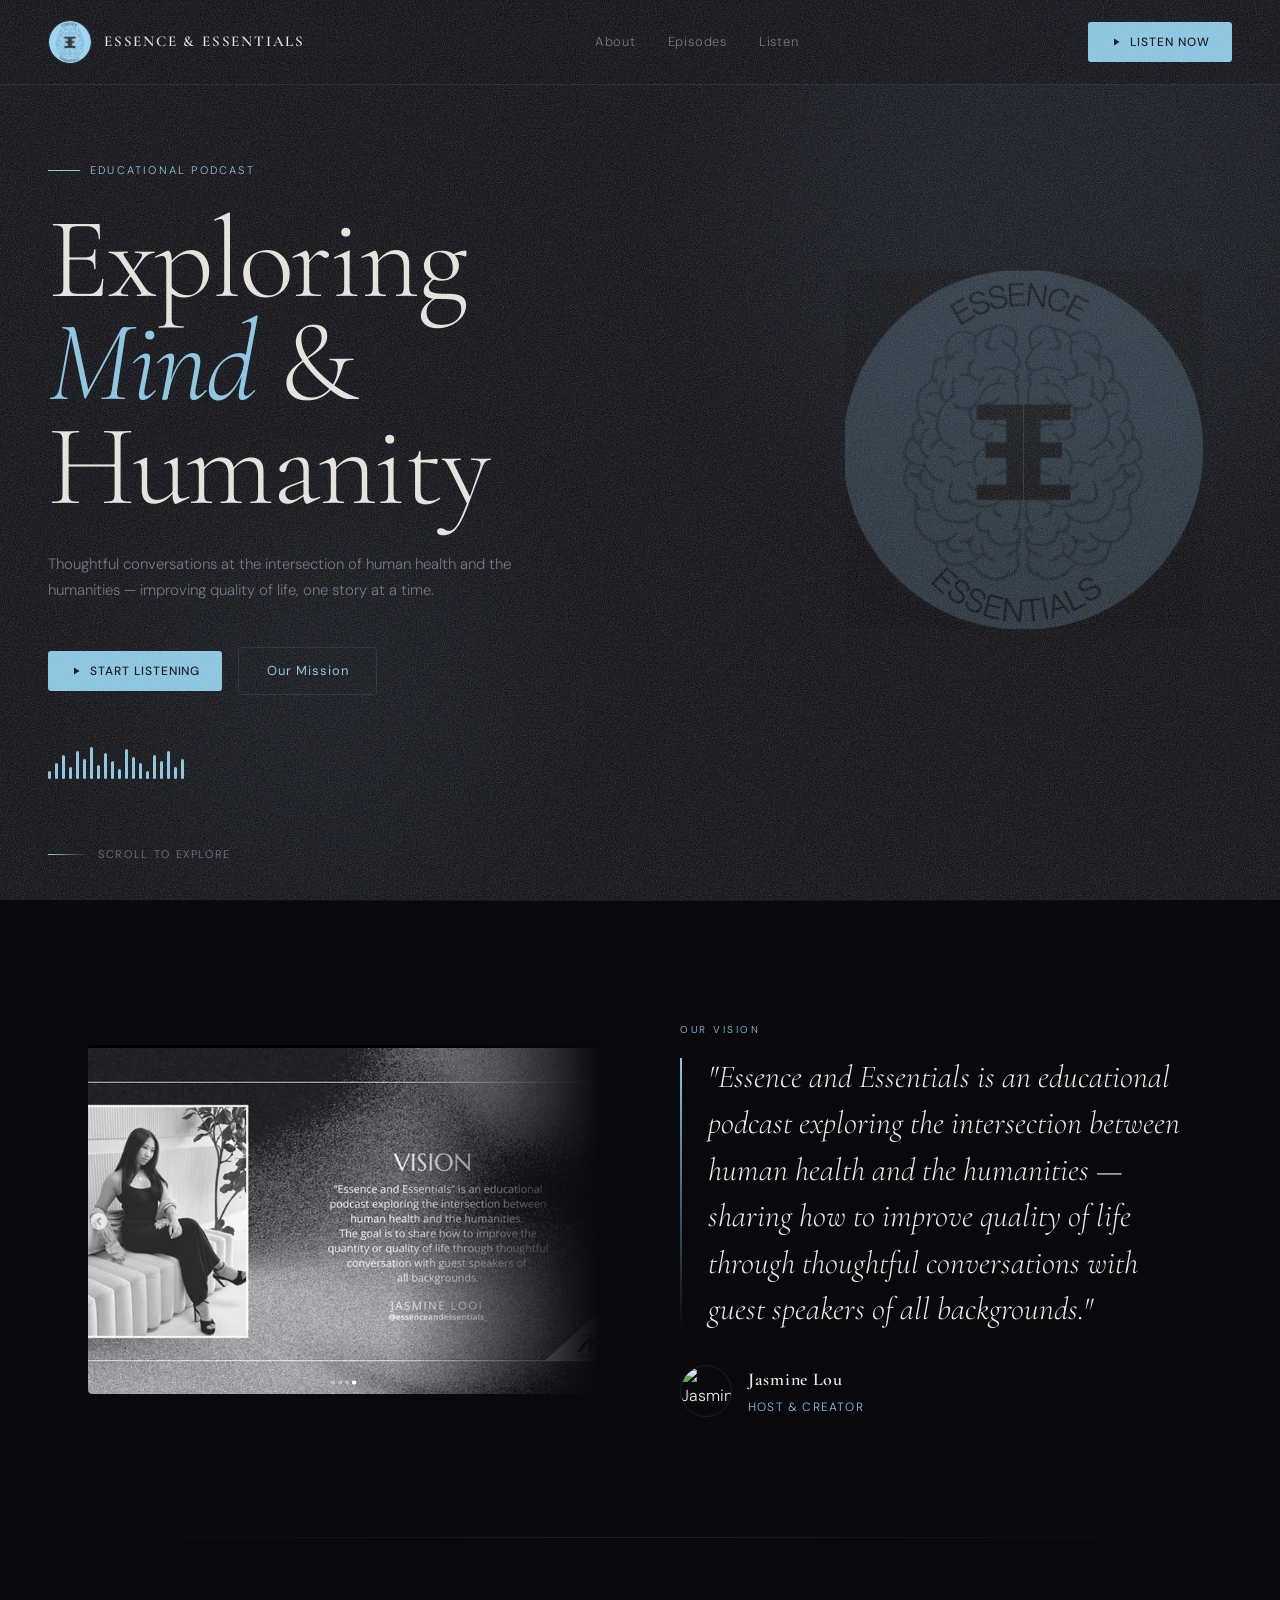
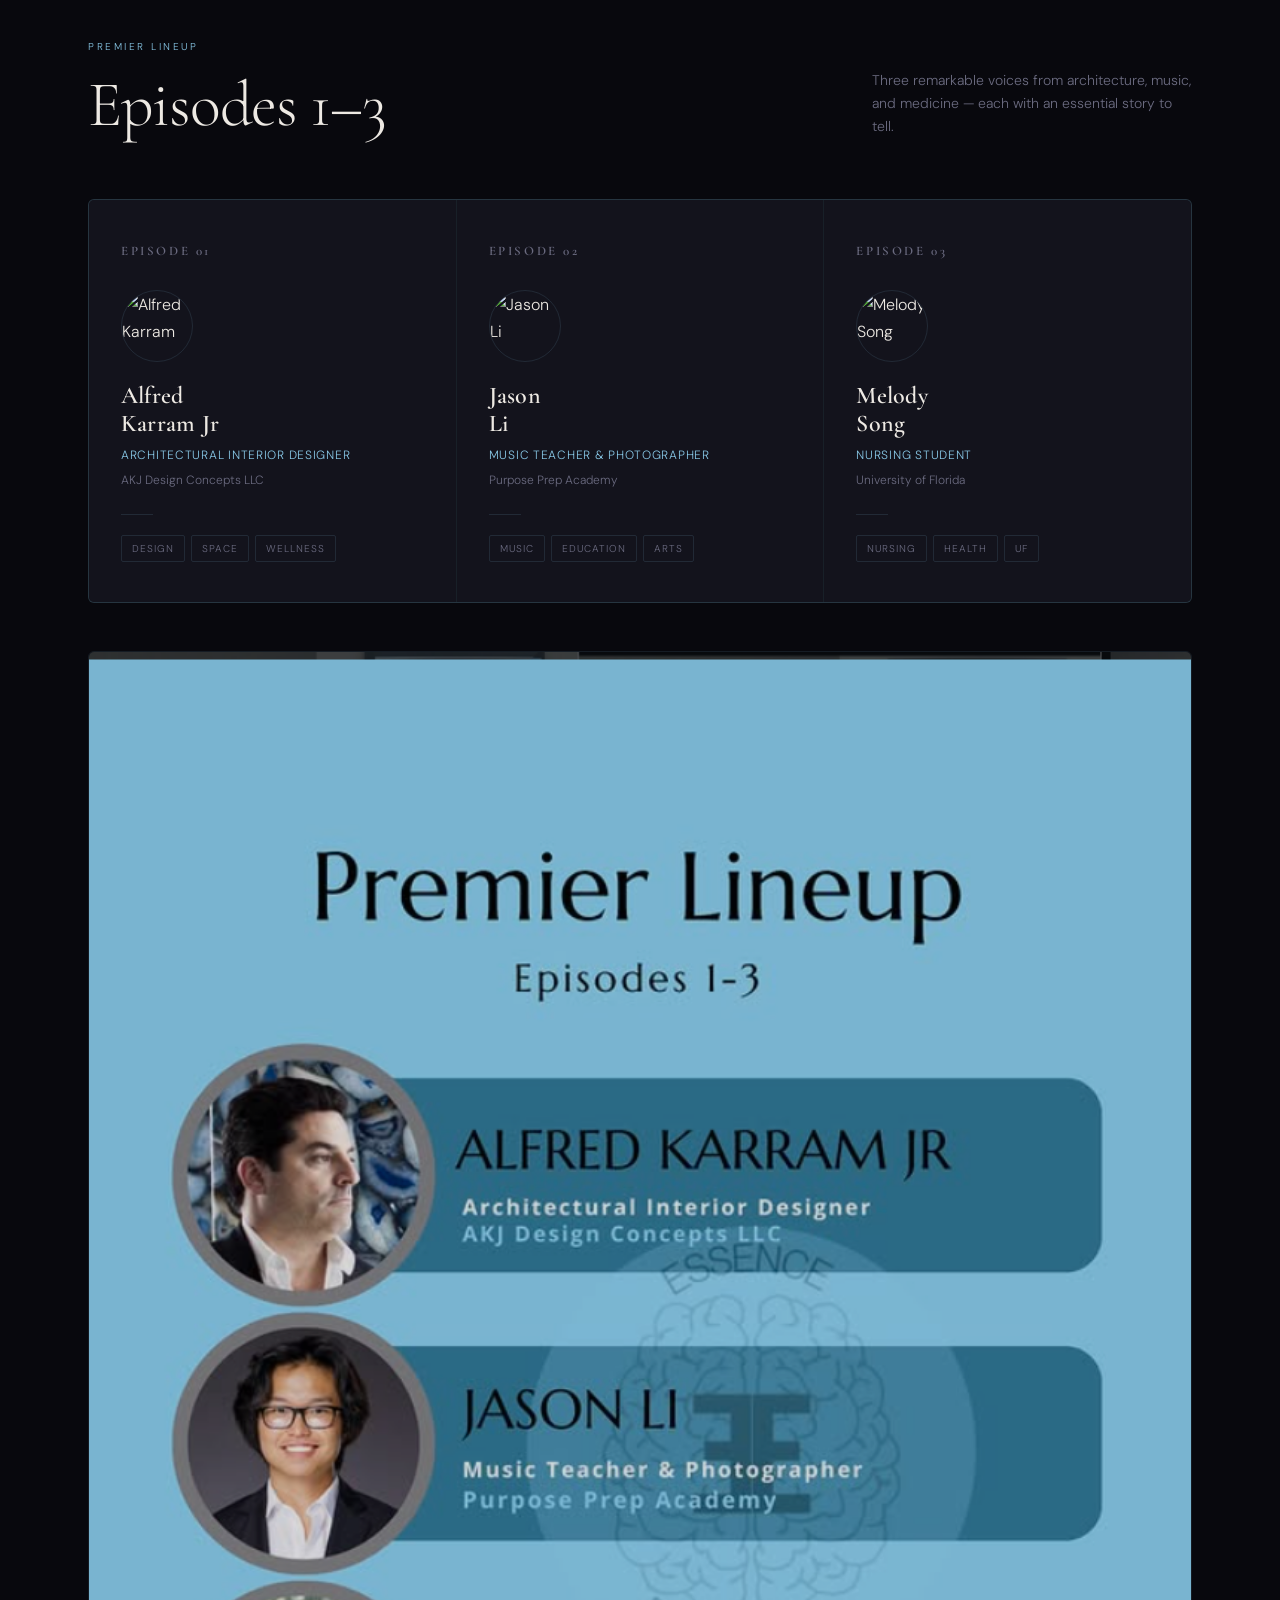
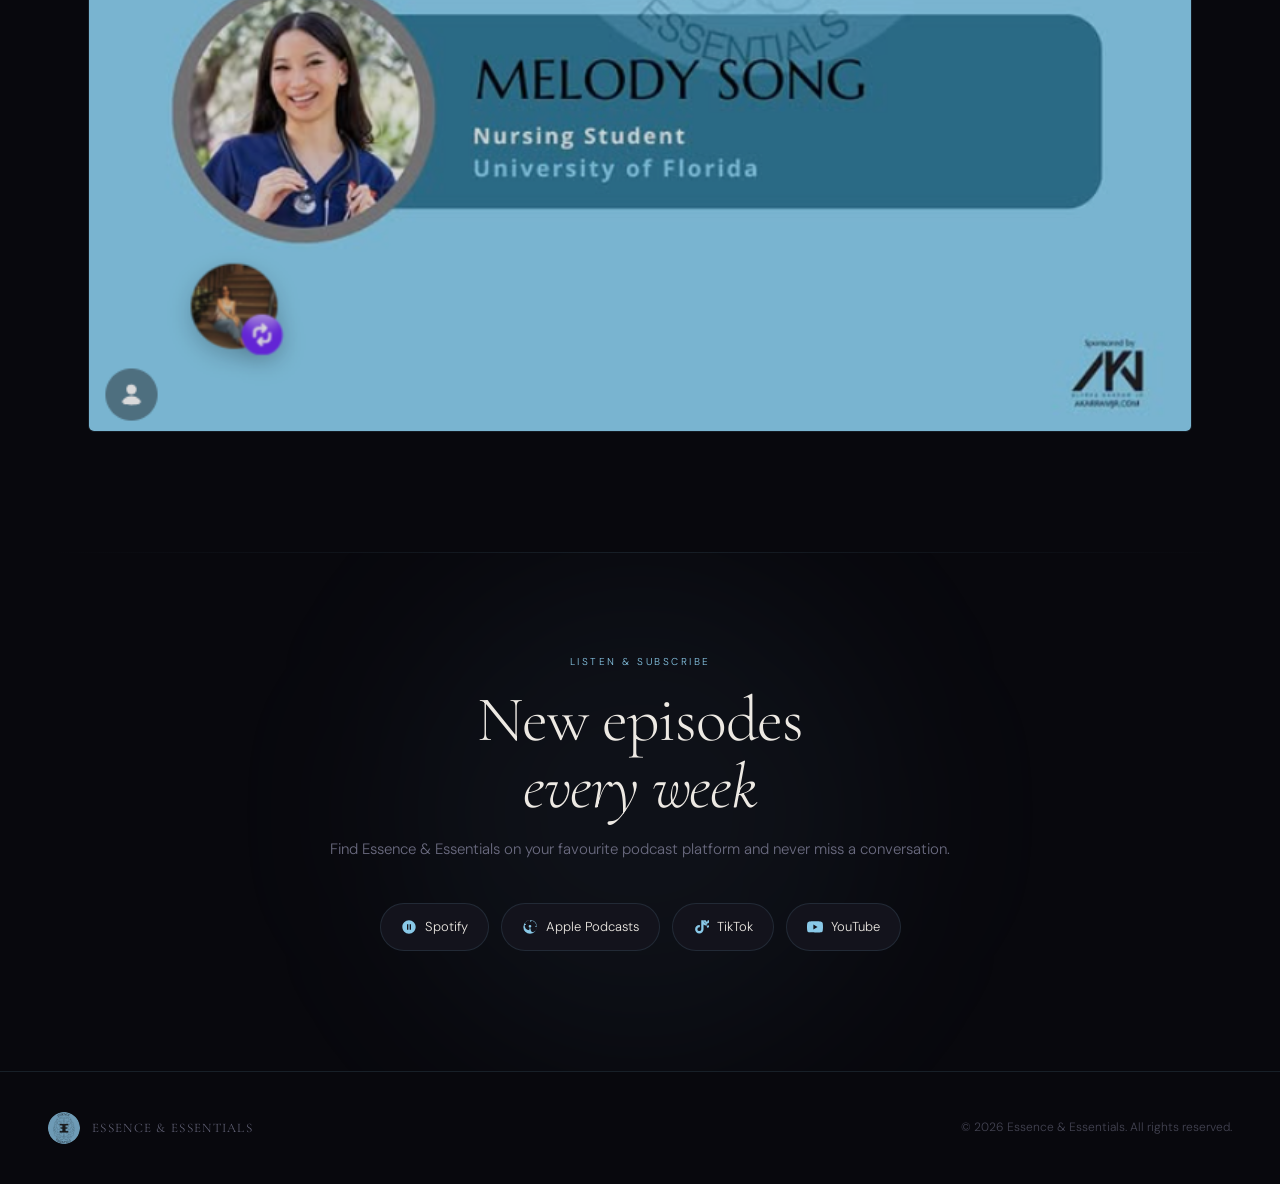
==== Demo1/index.html @ 7c6e530e "Add Demo1, Demo2, S2E2 pages and update gallery index - Demo1: dark edition with brandassets - Demo2" ====
<!DOCTYPE html>
<html lang="en">
<head>
  <meta charset="UTF-8" />
  <meta name="viewport" content="width=device-width, initial-scale=1.0" />
  <title>Essence & Essentials — Podcast</title>
  <script src="https://cdn.tailwindcss.com"></script>
  <link rel="preconnect" href="https://fonts.googleapis.com" />
  <link href="https://fonts.googleapis.com/css2?family=Cormorant+Garamond:ital,wght@0,300;0,400;0,600;0,700;1,300;1,400;1,600&family=DM+Sans:opsz,wght@9..40,300;9..40,400;9..40,500&display=swap" rel="stylesheet" />

  <style>
    :root {
      --sky: #89C9E8;
      --sky-dim: rgba(137,201,232,0.15);
      --sky-glow: rgba(137,201,232,0.06);
      --ink: #08080D;
      --surface: #0F0F18;
      --raised: #16162200;
      --card: #13131C;
      --border: rgba(137,201,232,0.12);
      --text: #EDE9E3;
      --muted: #6B6B80;
    }

    *, *::before, *::after { box-sizing: border-box; margin: 0; padding: 0; }

    html { scroll-behavior: smooth; }

    body {
      background-color: var(--ink);
      color: var(--text);
      font-family: 'DM Sans', sans-serif;
      font-weight: 300;
      line-height: 1.7;
      overflow-x: hidden;
    }

    /* Grain overlay */
    body::after {
      content: '';
      position: fixed;
      inset: 0;
      pointer-events: none;
      z-index: 9999;
      opacity: 0.28;
      background-image: url("data:image/svg+xml,%3Csvg xmlns='http://www.w3.org/2000/svg' width='300' height='300'%3E%3Cfilter id='n'%3E%3CfeTurbulence type='fractalNoise' baseFrequency='0.85' numOctaves='4' stitchTiles='stitch'/%3E%3C/filter%3E%3Crect width='300' height='300' filter='url(%23n)' opacity='1'/%3E%3C/svg%3E");
    }

    /* Typography */
    .display { font-family: 'Cormorant Garamond', Georgia, serif; }

    /* Animations */
    @keyframes fadeUp {
      from { opacity: 0; transform: translateY(28px); }
      to   { opacity: 1; transform: translateY(0); }
    }
    @keyframes fadeIn {
      from { opacity: 0; }
      to   { opacity: 1; }
    }
    @keyframes pulseRing {
      0%   { transform: scale(0.95); opacity: 0.7; }
      70%  { transform: scale(1.08); opacity: 0; }
      100% { transform: scale(0.95); opacity: 0; }
    }
    @keyframes waveBar {
      0%, 100% { transform: scaleY(0.4); }
      50%       { transform: scaleY(1); }
    }
    @keyframes drift {
      0%, 100% { transform: translateY(0px) rotate(0deg); }
      50%       { transform: translateY(-12px) rotate(1.5deg); }
    }
    @keyframes shimmer {
      from { background-position: -200% center; }
      to   { background-position: 200% center; }
    }

    .anim-fade-up { animation: fadeUp 0.8s cubic-bezier(0.22,1,0.36,1) both; }
    .anim-fade-in { animation: fadeIn 0.9s ease both; }

    .delay-100 { animation-delay: 0.1s; }
    .delay-200 { animation-delay: 0.2s; }
    .delay-300 { animation-delay: 0.3s; }
    .delay-400 { animation-delay: 0.4s; }
    .delay-500 { animation-delay: 0.5s; }
    .delay-600 { animation-delay: 0.6s; }
    .delay-700 { animation-delay: 0.7s; }

    /* Waveform bars */
    .wave-bar {
      display: inline-block;
      width: 3px;
      border-radius: 2px;
      background: var(--sky);
      animation: waveBar 1.2s ease-in-out infinite;
      transform-origin: bottom;
    }

    /* Glow blob */
    .glow-blob {
      position: absolute;
      border-radius: 50%;
      filter: blur(90px);
      pointer-events: none;
    }

    /* Nav */
    nav {
      position: fixed;
      top: 0; left: 0; right: 0;
      z-index: 100;
      display: flex;
      align-items: center;
      justify-content: space-between;
      padding: 20px 48px;
      backdrop-filter: blur(18px);
      -webkit-backdrop-filter: blur(18px);
      background: rgba(8,8,13,0.72);
      border-bottom: 1px solid var(--border);
    }

    .nav-logo {
      display: flex;
      align-items: center;
      gap: 12px;
      text-decoration: none;
    }
    .nav-logo img {
      width: 44px; height: 44px;
      border-radius: 50%;
      border: 1.5px solid var(--border);
    }
    .nav-logo-text {
      font-family: 'Cormorant Garamond', serif;
      font-size: 15px;
      font-weight: 600;
      letter-spacing: 0.12em;
      text-transform: uppercase;
      color: var(--text);
    }

    .nav-links { display: flex; align-items: center; gap: 32px; }
    .nav-links a {
      font-size: 13px;
      letter-spacing: 0.06em;
      color: var(--muted);
      text-decoration: none;
      transition: color 0.2s ease;
    }
    .nav-links a:hover { color: var(--sky); }

    .btn-sky {
      display: inline-flex;
      align-items: center;
      gap: 8px;
      padding: 10px 22px;
      font-size: 12px;
      font-weight: 500;
      letter-spacing: 0.08em;
      text-transform: uppercase;
      color: var(--ink);
      background: var(--sky);
      border: none;
      border-radius: 3px;
      cursor: pointer;
      text-decoration: none;
      transition: opacity 0.2s ease, transform 0.15s ease;
    }
    .btn-sky:hover { opacity: 0.88; transform: translateY(-1px); }
    .btn-sky:active { transform: translateY(0); }

    .btn-outline {
      display: inline-flex;
      align-items: center;
      gap: 8px;
      padding: 12px 28px;
      font-size: 13px;
      font-weight: 400;
      letter-spacing: 0.07em;
      color: var(--sky);
      background: transparent;
      border: 1px solid var(--border);
      border-radius: 3px;
      cursor: pointer;
      text-decoration: none;
      transition: background 0.2s ease, border-color 0.2s ease, transform 0.15s ease;
    }
    .btn-outline:hover {
      background: var(--sky-dim);
      border-color: var(--sky);
      transform: translateY(-1px);
    }

    /* Hero */
    .hero {
      min-height: 100vh;
      display: flex;
      flex-direction: column;
      justify-content: center;
      align-items: flex-start;
      padding: 120px 48px 80px;
      position: relative;
      overflow: hidden;
    }

    .hero-eyebrow {
      display: flex;
      align-items: center;
      gap: 10px;
      font-size: 11px;
      letter-spacing: 0.2em;
      text-transform: uppercase;
      color: var(--sky);
      margin-bottom: 28px;
    }
    .hero-eyebrow::before {
      content: '';
      display: block;
      width: 32px; height: 1px;
      background: var(--sky);
    }

    .hero-headline {
      font-family: 'Cormorant Garamond', serif;
      font-size: clamp(64px, 9vw, 130px);
      font-weight: 300;
      line-height: 0.9;
      letter-spacing: -0.02em;
      color: var(--text);
      max-width: 900px;
    }
    .hero-headline em {
      font-style: italic;
      color: var(--sky);
    }

    .hero-sub {
      max-width: 480px;
      font-size: 15px;
      line-height: 1.75;
      color: var(--muted);
      margin-top: 32px;
      margin-bottom: 44px;
    }

    .hero-cta { display: flex; align-items: center; gap: 16px; flex-wrap: wrap; }

    .hero-logo-float {
      position: absolute;
      right: 6%;
      top: 50%;
      transform: translateY(-50%);
      width: clamp(260px, 28vw, 400px);
      opacity: 0.18;
      animation: drift 8s ease-in-out infinite;
      pointer-events: none;
    }

    .hero-scroll-hint {
      position: absolute;
      bottom: 36px;
      left: 48px;
      display: flex;
      align-items: center;
      gap: 10px;
      font-size: 11px;
      letter-spacing: 0.15em;
      text-transform: uppercase;
      color: var(--muted);
    }
    .scroll-line {
      width: 40px; height: 1px;
      background: linear-gradient(to right, var(--sky), transparent);
    }

    /* Waveform decoration */
    .waveform-row {
      display: flex;
      align-items: flex-end;
      gap: 4px;
      height: 36px;
      margin-top: 48px;
    }

    /* Sections */
    section { position: relative; }

    .section-label {
      font-size: 10px;
      letter-spacing: 0.25em;
      text-transform: uppercase;
      color: var(--sky);
      margin-bottom: 16px;
    }

    .section-title {
      font-family: 'Cormorant Garamond', serif;
      font-size: clamp(38px, 5vw, 64px);
      font-weight: 300;
      line-height: 1.05;
      letter-spacing: -0.02em;
      color: var(--text);
    }

    /* Vision section */
    .vision-section {
      padding: 120px 48px;
      display: grid;
      grid-template-columns: 1fr 1fr;
      gap: 80px;
      align-items: center;
      max-width: 1200px;
      margin: 0 auto;
    }

    .vision-image {
      position: relative;
      border-radius: 4px;
      overflow: hidden;
    }
    .vision-image img {
      width: 100%;
      display: block;
      border-radius: 4px;
    }
    .vision-image::after {
      content: '';
      position: absolute;
      inset: 0;
      background: linear-gradient(to right, transparent 60%, var(--ink));
      pointer-events: none;
    }

    .vision-quote {
      font-family: 'Cormorant Garamond', serif;
      font-size: clamp(22px, 2.5vw, 32px);
      font-style: italic;
      font-weight: 300;
      line-height: 1.45;
      color: var(--text);
      position: relative;
      padding-left: 28px;
    }
    .vision-quote::before {
      content: '';
      position: absolute;
      left: 0; top: 4px; bottom: 4px;
      width: 2px;
      background: linear-gradient(to bottom, var(--sky), transparent);
    }

    .vision-host {
      margin-top: 32px;
      display: flex;
      align-items: center;
      gap: 16px;
    }
    .vision-host-avatar {
      width: 52px; height: 52px;
      border-radius: 50%;
      border: 1.5px solid var(--border);
      overflow: hidden;
      flex-shrink: 0;
    }
    .vision-host-avatar img { width: 100%; height: 100%; object-fit: cover; }
    .vision-host-name {
      font-family: 'Cormorant Garamond', serif;
      font-size: 18px;
      font-weight: 600;
      letter-spacing: 0.04em;
      color: var(--text);
    }
    .vision-host-role {
      font-size: 12px;
      letter-spacing: 0.1em;
      text-transform: uppercase;
      color: var(--sky);
      margin-top: 2px;
    }

    /* Episodes */
    .episodes-section {
      padding: 100px 48px 120px;
      max-width: 1200px;
      margin: 0 auto;
    }

    .episodes-header {
      display: flex;
      align-items: flex-end;
      justify-content: space-between;
      margin-bottom: 60px;
      gap: 24px;
      flex-wrap: wrap;
    }

    .episodes-grid {
      display: grid;
      grid-template-columns: repeat(3, 1fr);
      gap: 1px;
      background: var(--border);
      border: 1px solid var(--border);
      border-radius: 6px;
      overflow: hidden;
    }

    .episode-card {
      background: var(--card);
      padding: 40px 32px;
      position: relative;
      overflow: hidden;
      transition: background 0.3s ease;
      cursor: pointer;
    }
    .episode-card:hover { background: #18182400; }
    .episode-card:hover .episode-card-bg { opacity: 1; }
    .episode-card:hover .ep-number { color: var(--sky); }
    .episode-card:hover .ep-play { opacity: 1; transform: scale(1); }

    .episode-card-bg {
      position: absolute;
      inset: 0;
      background: radial-gradient(ellipse at top left, rgba(137,201,232,0.06) 0%, transparent 60%);
      opacity: 0;
      transition: opacity 0.4s ease;
      pointer-events: none;
    }

    .ep-number {
      font-family: 'Cormorant Garamond', serif;
      font-size: 13px;
      font-weight: 600;
      letter-spacing: 0.2em;
      color: var(--muted);
      text-transform: uppercase;
      margin-bottom: 28px;
      transition: color 0.3s ease;
    }

    .ep-avatar {
      width: 72px; height: 72px;
      border-radius: 50%;
      overflow: hidden;
      margin-bottom: 20px;
      border: 1.5px solid var(--border);
      position: relative;
    }
    .ep-avatar img { width: 100%; height: 100%; object-fit: cover; }

    .ep-pulse {
      position: absolute;
      inset: -4px;
      border-radius: 50%;
      border: 1px solid rgba(137,201,232,0.4);
      animation: pulseRing 2.5s ease-out infinite;
    }

    .ep-name {
      font-family: 'Cormorant Garamond', serif;
      font-size: 24px;
      font-weight: 600;
      letter-spacing: 0.01em;
      color: var(--text);
      line-height: 1.2;
      margin-bottom: 6px;
    }

    .ep-title {
      font-size: 12px;
      letter-spacing: 0.06em;
      color: var(--sky);
      text-transform: uppercase;
      margin-bottom: 4px;
    }

    .ep-org {
      font-size: 12px;
      color: var(--muted);
      margin-bottom: 24px;
    }

    .ep-divider {
      width: 32px; height: 1px;
      background: var(--border);
      margin-bottom: 20px;
    }

    .ep-tags {
      display: flex;
      flex-wrap: wrap;
      gap: 6px;
    }
    .ep-tag {
      font-size: 10px;
      letter-spacing: 0.1em;
      text-transform: uppercase;
      color: var(--muted);
      padding: 4px 10px;
      border: 1px solid var(--border);
      border-radius: 2px;
    }

    .ep-play {
      position: absolute;
      bottom: 32px;
      right: 28px;
      width: 36px; height: 36px;
      border-radius: 50%;
      background: var(--sky);
      display: flex;
      align-items: center;
      justify-content: center;
      opacity: 0;
      transform: scale(0.8);
      transition: opacity 0.25s ease, transform 0.25s cubic-bezier(0.34,1.56,0.64,1);
    }
    .ep-play svg { width: 14px; height: 14px; fill: var(--ink); margin-left: 2px; }

    /* Divider line */
    .section-divider {
      height: 1px;
      background: linear-gradient(to right, transparent, var(--border), transparent);
      margin: 0 48px;
    }

    /* Subscribe section */
    .subscribe-section {
      padding: 100px 48px 120px;
      text-align: center;
      position: relative;
      overflow: hidden;
    }

    .subscribe-inner {
      max-width: 680px;
      margin: 0 auto;
      position: relative;
      z-index: 2;
    }

    .platforms {
      display: flex;
      align-items: center;
      justify-content: center;
      gap: 12px;
      margin-top: 40px;
      flex-wrap: wrap;
    }
    .platform-pill {
      display: inline-flex;
      align-items: center;
      gap: 8px;
      padding: 12px 20px;
      background: var(--card);
      border: 1px solid var(--border);
      border-radius: 100px;
      font-size: 13px;
      color: var(--text);
      text-decoration: none;
      transition: border-color 0.2s ease, background 0.2s ease, transform 0.15s ease;
      cursor: pointer;
    }
    .platform-pill:hover {
      border-color: var(--sky);
      background: var(--sky-dim);
      transform: translateY(-2px);
    }
    .platform-pill svg { width: 16px; height: 16px; }

    /* Footer */
    footer {
      border-top: 1px solid var(--border);
      padding: 40px 48px;
      display: flex;
      align-items: center;
      justify-content: space-between;
      flex-wrap: wrap;
      gap: 16px;
    }
    .footer-brand {
      display: flex;
      align-items: center;
      gap: 12px;
    }
    .footer-brand img {
      width: 32px; height: 32px;
      border-radius: 50%;
      opacity: 0.7;
    }
    .footer-text {
      font-family: 'Cormorant Garamond', serif;
      font-size: 13px;
      letter-spacing: 0.1em;
      color: var(--muted);
      text-transform: uppercase;
    }
    .footer-copy {
      font-size: 12px;
      color: var(--muted);
      opacity: 0.6;
    }

    /* Responsive */
    @media (max-width: 900px) {
      nav { padding: 16px 24px; }
      .nav-links { display: none; }
      .hero { padding: 100px 24px 60px; }
      .hero-logo-float { display: none; }
      .vision-section { grid-template-columns: 1fr; padding: 80px 24px; gap: 40px; }
      .vision-image::after { display: none; }
      .episodes-section { padding: 60px 24px; }
      .episodes-grid { grid-template-columns: 1fr; }
      .episodes-header { margin-bottom: 40px; }
      .subscribe-section { padding: 60px 24px 80px; }
      footer { padding: 32px 24px; flex-direction: column; align-items: flex-start; }
      .section-divider { margin: 0 24px; }
    }
  </style>
</head>
<body>

  <!-- NAV -->
  <nav>
    <a href="#" class="nav-logo">
      <img src="brandassets/logo.png" alt="Essence & Essentials logo" />
      <span class="nav-logo-text">Essence &amp; Essentials</span>
    </a>
    <div class="nav-links">
      <a href="#vision">About</a>
      <a href="#episodes">Episodes</a>
      <a href="#listen">Listen</a>
    </div>
    <a href="#listen" class="btn-sky">
      <svg width="12" height="12" viewBox="0 0 24 24" fill="currentColor"><path d="M8 5v14l11-7z"/></svg>
      Listen Now
    </a>
  </nav>

  <!-- HERO -->
  <section class="hero">

    <!-- Background glows -->
    <div class="glow-blob" style="width:600px;height:600px;background:rgba(137,201,232,0.055);top:-100px;right:-80px;"></div>
    <div class="glow-blob" style="width:400px;height:400px;background:rgba(137,201,232,0.04);bottom:0;left:10%;"></div>

    <!-- Floating logo -->
    <img src="brandassets/logo.png" alt="" class="hero-logo-float" aria-hidden="true" />

    <div class="hero-eyebrow anim-fade-up">
      Educational Podcast
    </div>

    <h1 class="hero-headline display anim-fade-up delay-100">
      Exploring<br />
      <em>Mind</em> &amp;<br />
      Humanity
    </h1>

    <p class="hero-sub anim-fade-up delay-200">
      Thoughtful conversations at the intersection of human health and the humanities — improving quality of life, one story at a time.
    </p>

    <div class="hero-cta anim-fade-up delay-300">
      <a href="#episodes" class="btn-sky">
        <svg width="12" height="12" viewBox="0 0 24 24" fill="currentColor"><path d="M8 5v14l11-7z"/></svg>
        Start Listening
      </a>
      <a href="#vision" class="btn-outline">Our Mission</a>
    </div>

    <!-- Live waveform -->
    <div class="waveform-row anim-fade-in delay-500" aria-hidden="true">
      <span class="wave-bar" style="height:8px;animation-delay:0s;"></span>
      <span class="wave-bar" style="height:16px;animation-delay:0.1s;"></span>
      <span class="wave-bar" style="height:24px;animation-delay:0.05s;"></span>
      <span class="wave-bar" style="height:12px;animation-delay:0.2s;"></span>
      <span class="wave-bar" style="height:28px;animation-delay:0.15s;"></span>
      <span class="wave-bar" style="height:20px;animation-delay:0.25s;"></span>
      <span class="wave-bar" style="height:32px;animation-delay:0.08s;"></span>
      <span class="wave-bar" style="height:14px;animation-delay:0.3s;"></span>
      <span class="wave-bar" style="height:26px;animation-delay:0.18s;"></span>
      <span class="wave-bar" style="height:18px;animation-delay:0.12s;"></span>
      <span class="wave-bar" style="height:10px;animation-delay:0.22s;"></span>
      <span class="wave-bar" style="height:30px;animation-delay:0.07s;"></span>
      <span class="wave-bar" style="height:22px;animation-delay:0.28s;"></span>
      <span class="wave-bar" style="height:16px;animation-delay:0.16s;"></span>
      <span class="wave-bar" style="height:8px;animation-delay:0.35s;"></span>
      <span class="wave-bar" style="height:24px;animation-delay:0.04s;"></span>
      <span class="wave-bar" style="height:18px;animation-delay:0.32s;"></span>
      <span class="wave-bar" style="height:28px;animation-delay:0.09s;"></span>
      <span class="wave-bar" style="height:12px;animation-delay:0.24s;"></span>
      <span class="wave-bar" style="height:20px;animation-delay:0.14s;"></span>
    </div>

    <div class="hero-scroll-hint anim-fade-in delay-700">
      <span class="scroll-line"></span>
      Scroll to explore
    </div>
  </section>

  <!-- DIVIDER -->
  <div class="section-divider"></div>

  <!-- VISION -->
  <section id="vision">
    <div class="vision-section">

      <!-- Image -->
      <div class="vision-image">
        <img src="brandassets/Vision Statement.png" alt="Jasmine Lou — Host of Essence & Essentials" />
      </div>

      <!-- Text -->
      <div>
        <p class="section-label">Our Vision</p>
        <blockquote class="vision-quote">
          "Essence and Essentials is an educational podcast exploring the intersection between human health and the humanities — sharing how to improve quality of life through thoughtful conversations with guest speakers of all backgrounds."
        </blockquote>

        <div class="vision-host">
          <div class="vision-host-avatar">
            <img src="https://placehold.co/104x104/13131C/89C9E8?text=JL" alt="Jasmine Lou" />
          </div>
          <div>
            <div class="vision-host-name">Jasmine Lou</div>
            <div class="vision-host-role">Host &amp; Creator</div>
          </div>
        </div>
      </div>

    </div>
  </section>

  <!-- DIVIDER -->
  <div class="section-divider"></div>

  <!-- EPISODES -->
  <section id="episodes">
    <div class="episodes-section">

      <div class="episodes-header">
        <div>
          <p class="section-label">Premier Lineup</p>
          <h2 class="section-title display">Episodes 1–3</h2>
        </div>
        <p style="font-size:14px;color:var(--muted);max-width:320px;line-height:1.65;">
          Three remarkable voices from architecture, music, and medicine — each with an essential story to tell.
        </p>
      </div>

      <div class="episodes-grid">

        <!-- Episode 1 -->
        <div class="episode-card">
          <div class="episode-card-bg"></div>
          <div class="ep-number">Episode 01</div>
          <div class="ep-avatar" style="position:relative;">
            <div class="ep-pulse"></div>
            <img src="https://placehold.co/144x144/13131C/89C9E8?text=AK" alt="Alfred Karram Jr" />
          </div>
          <div class="ep-name">Alfred<br/>Karram Jr</div>
          <div class="ep-title">Architectural Interior Designer</div>
          <div class="ep-org">AKJ Design Concepts LLC</div>
          <div class="ep-divider"></div>
          <div class="ep-tags">
            <span class="ep-tag">Design</span>
            <span class="ep-tag">Space</span>
            <span class="ep-tag">Wellness</span>
          </div>
          <div class="ep-play">
            <svg viewBox="0 0 24 24"><path d="M8 5v14l11-7z"/></svg>
          </div>
        </div>

        <!-- Episode 2 -->
        <div class="episode-card">
          <div class="episode-card-bg"></div>
          <div class="ep-number">Episode 02</div>
          <div class="ep-avatar" style="position:relative;">
            <div class="ep-pulse" style="animation-delay:0.8s;"></div>
            <img src="https://placehold.co/144x144/13131C/89C9E8?text=JL" alt="Jason Li" />
          </div>
          <div class="ep-name">Jason<br/>Li</div>
          <div class="ep-title">Music Teacher &amp; Photographer</div>
          <div class="ep-org">Purpose Prep Academy</div>
          <div class="ep-divider"></div>
          <div class="ep-tags">
            <span class="ep-tag">Music</span>
            <span class="ep-tag">Education</span>
            <span class="ep-tag">Arts</span>
          </div>
          <div class="ep-play">
            <svg viewBox="0 0 24 24"><path d="M8 5v14l11-7z"/></svg>
          </div>
        </div>

        <!-- Episode 3 -->
        <div class="episode-card">
          <div class="episode-card-bg"></div>
          <div class="ep-number">Episode 03</div>
          <div class="ep-avatar" style="position:relative;">
            <div class="ep-pulse" style="animation-delay:1.6s;"></div>
            <img src="https://placehold.co/144x144/13131C/89C9E8?text=MS" alt="Melody Song" />
          </div>
          <div class="ep-name">Melody<br/>Song</div>
          <div class="ep-title">Nursing Student</div>
          <div class="ep-org">University of Florida</div>
          <div class="ep-divider"></div>
          <div class="ep-tags">
            <span class="ep-tag">Nursing</span>
            <span class="ep-tag">Health</span>
            <span class="ep-tag">UF</span>
          </div>
          <div class="ep-play">
            <svg viewBox="0 0 24 24"><path d="M8 5v14l11-7z"/></svg>
          </div>
        </div>

      </div>

      <!-- Lineup image -->
      <div style="margin-top:48px;border:1px solid var(--border);border-radius:6px;overflow:hidden;opacity:0.85;">
        <img src="brandassets/lineup.png" alt="Premier Lineup — Episodes 1 through 3" style="width:100%;display:block;" />
      </div>

    </div>
  </section>

  <!-- DIVIDER -->
  <div class="section-divider"></div>

  <!-- SUBSCRIBE -->
  <section id="listen">
    <div class="subscribe-section">

      <!-- Glow -->
      <div class="glow-blob" style="width:500px;height:500px;background:rgba(137,201,232,0.05);top:50%;left:50%;transform:translate(-50%,-50%);"></div>

      <div class="subscribe-inner">
        <p class="section-label">Listen &amp; Subscribe</p>
        <h2 class="section-title display" style="margin-bottom:16px;">
          New episodes<br/><em style="font-style:italic;">every week</em>
        </h2>
        <p style="font-size:15px;color:var(--muted);line-height:1.75;margin-top:16px;">
          Find Essence &amp; Essentials on your favourite podcast platform and never miss a conversation.
        </p>

        <div class="platforms">

          <a href="#" class="platform-pill">
            <svg viewBox="0 0 24 24" fill="currentColor" style="color:var(--sky)"><path d="M12 2C6.48 2 2 6.48 2 12s4.48 10 10 10 10-4.48 10-10S17.52 2 12 2zm-1 14H9V8h2v8zm4 0h-2V8h2v8z"/></svg>
            Spotify
          </a>

          <a href="#" class="platform-pill">
            <svg viewBox="0 0 24 24" fill="currentColor" style="color:var(--sky)"><path d="M12 2a10 10 0 100 20A10 10 0 0012 2zm1 14.93V15a1 1 0 00-2 0v1.93A8.001 8.001 0 014 9h1a1 1 0 000-2H4a8 8 0 018-5v1a1 1 0 002 0V2a8 8 0 018 8h-1a1 1 0 000 2h1a8.001 8.001 0 01-7 7.93zM12 13a2 2 0 100-4 2 2 0 000 4z"/></svg>
            Apple Podcasts
          </a>

          <a href="#" class="platform-pill">
            <svg viewBox="0 0 24 24" fill="currentColor" style="color:var(--sky)"><path d="M19.59 6.69a4.83 4.83 0 01-3.77-4.25V2h-3.45v13.67a2.89 2.89 0 01-2.88 2.5 2.89 2.89 0 01-2.89-2.89 2.89 2.89 0 012.89-2.89c.28 0 .54.04.79.1V9.01a6.33 6.33 0 00-.79-.05A6.34 6.34 0 003.15 15.3a6.34 6.34 0 006.34 6.34 6.34 6.34 0 006.33-6.34l-.02-7.22A8.22 8.22 0 0019.59 9.7V6.25a4.82 4.82 0 01-3.77-4.25V2h3.45v.44a1.36 1.36 0 001.39 1.36 1.36 1.36 0 001.34-1.36V2H25v.44a4.83 4.83 0 01-3.77 4.25v3.45a8.22 8.22 0 003.77-1.46v3.44a11.66 11.66 0 01-3.77.88"/></svg>
            TikTok
          </a>

          <a href="#" class="platform-pill">
            <svg viewBox="0 0 24 24" fill="currentColor" style="color:var(--sky)"><path d="M23.498 6.186a3.016 3.016 0 00-2.122-2.136C19.505 3.545 12 3.545 12 3.545s-7.505 0-9.377.505A3.017 3.017 0 00.502 6.186C0 8.07 0 12 0 12s0 3.93.502 5.814a3.016 3.016 0 002.122 2.136c1.871.505 9.376.505 9.376.505s7.505 0 9.377-.505a3.015 3.015 0 002.122-2.136C24 15.93 24 12 24 12s0-3.93-.502-5.814zM9.545 15.568V8.432L15.818 12l-6.273 3.568z"/></svg>
            YouTube
          </a>

        </div>
      </div>
    </div>
  </section>

  <!-- FOOTER -->
  <footer>
    <div class="footer-brand">
      <img src="brandassets/logo.png" alt="Essence & Essentials" />
      <span class="footer-text">Essence &amp; Essentials</span>
    </div>
    <span class="footer-copy">&copy; 2026 Essence &amp; Essentials. All rights reserved.</span>
  </footer>

</body>
</html>
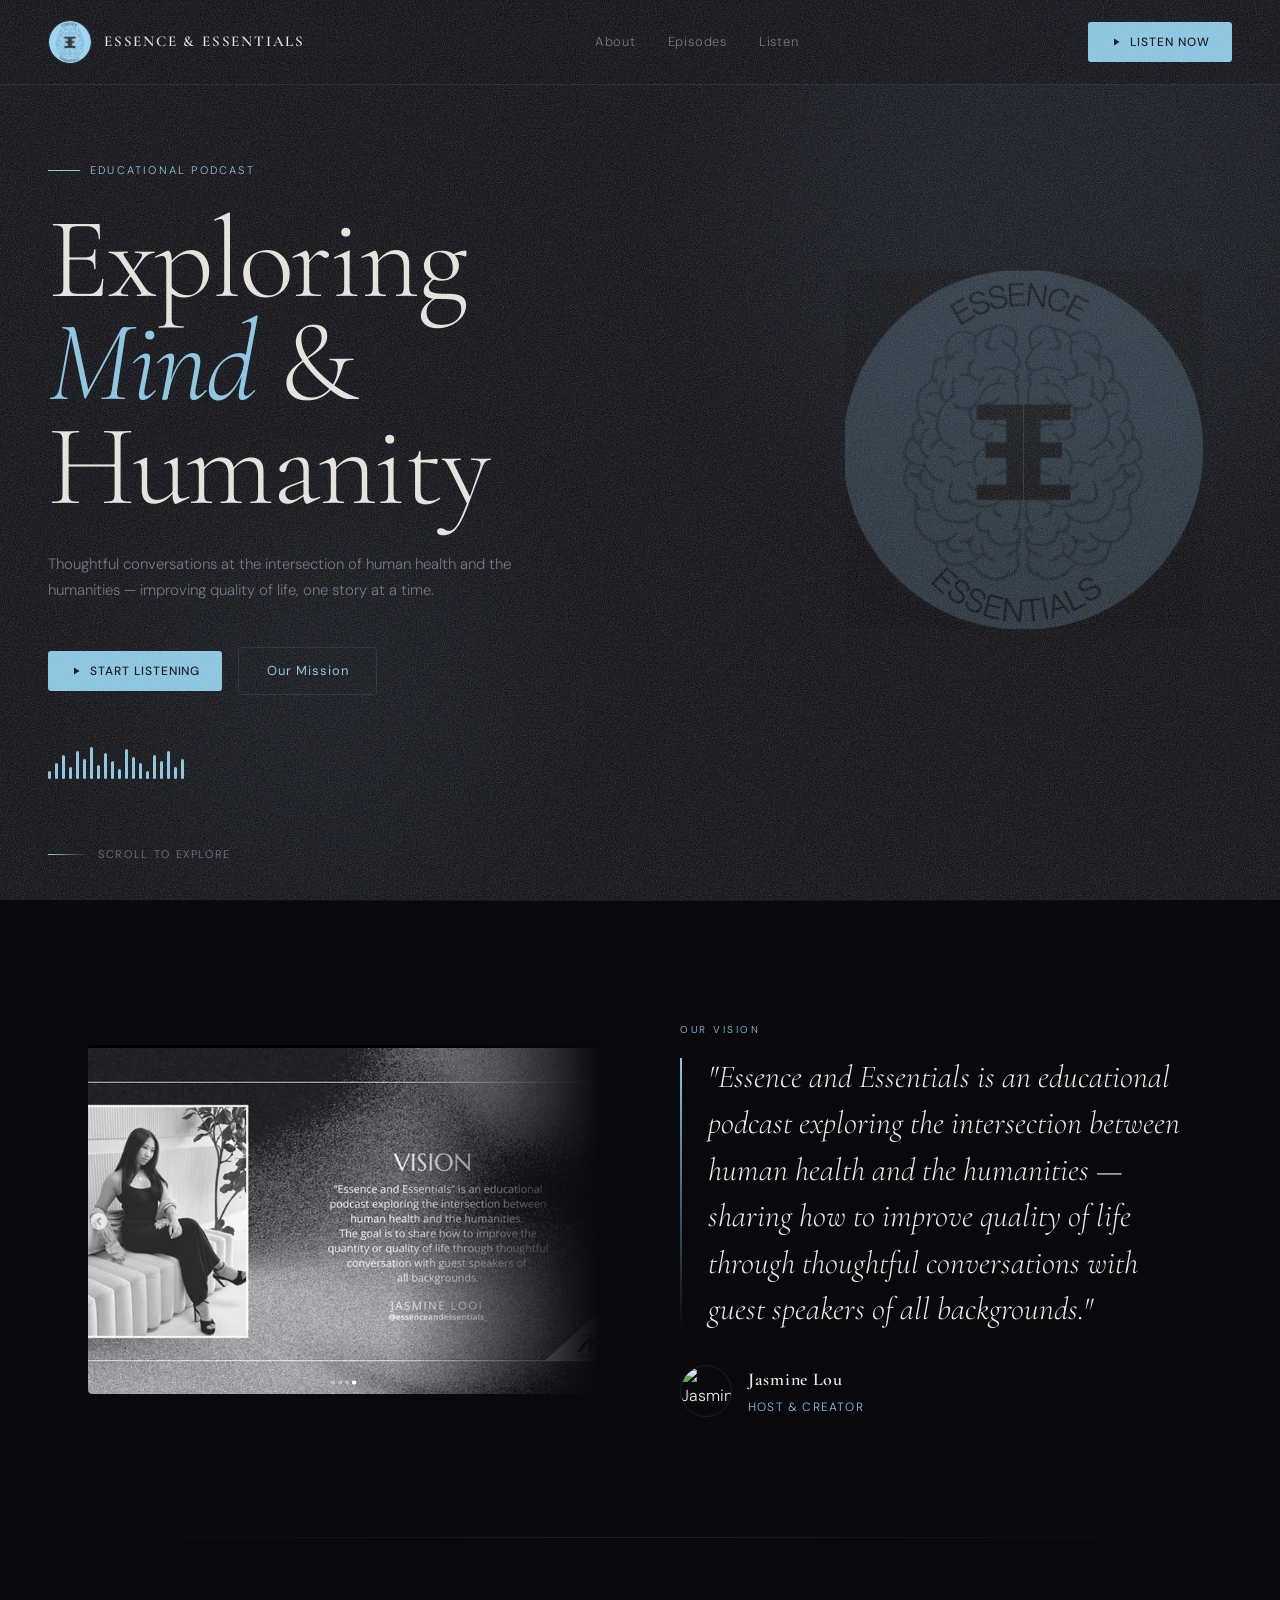
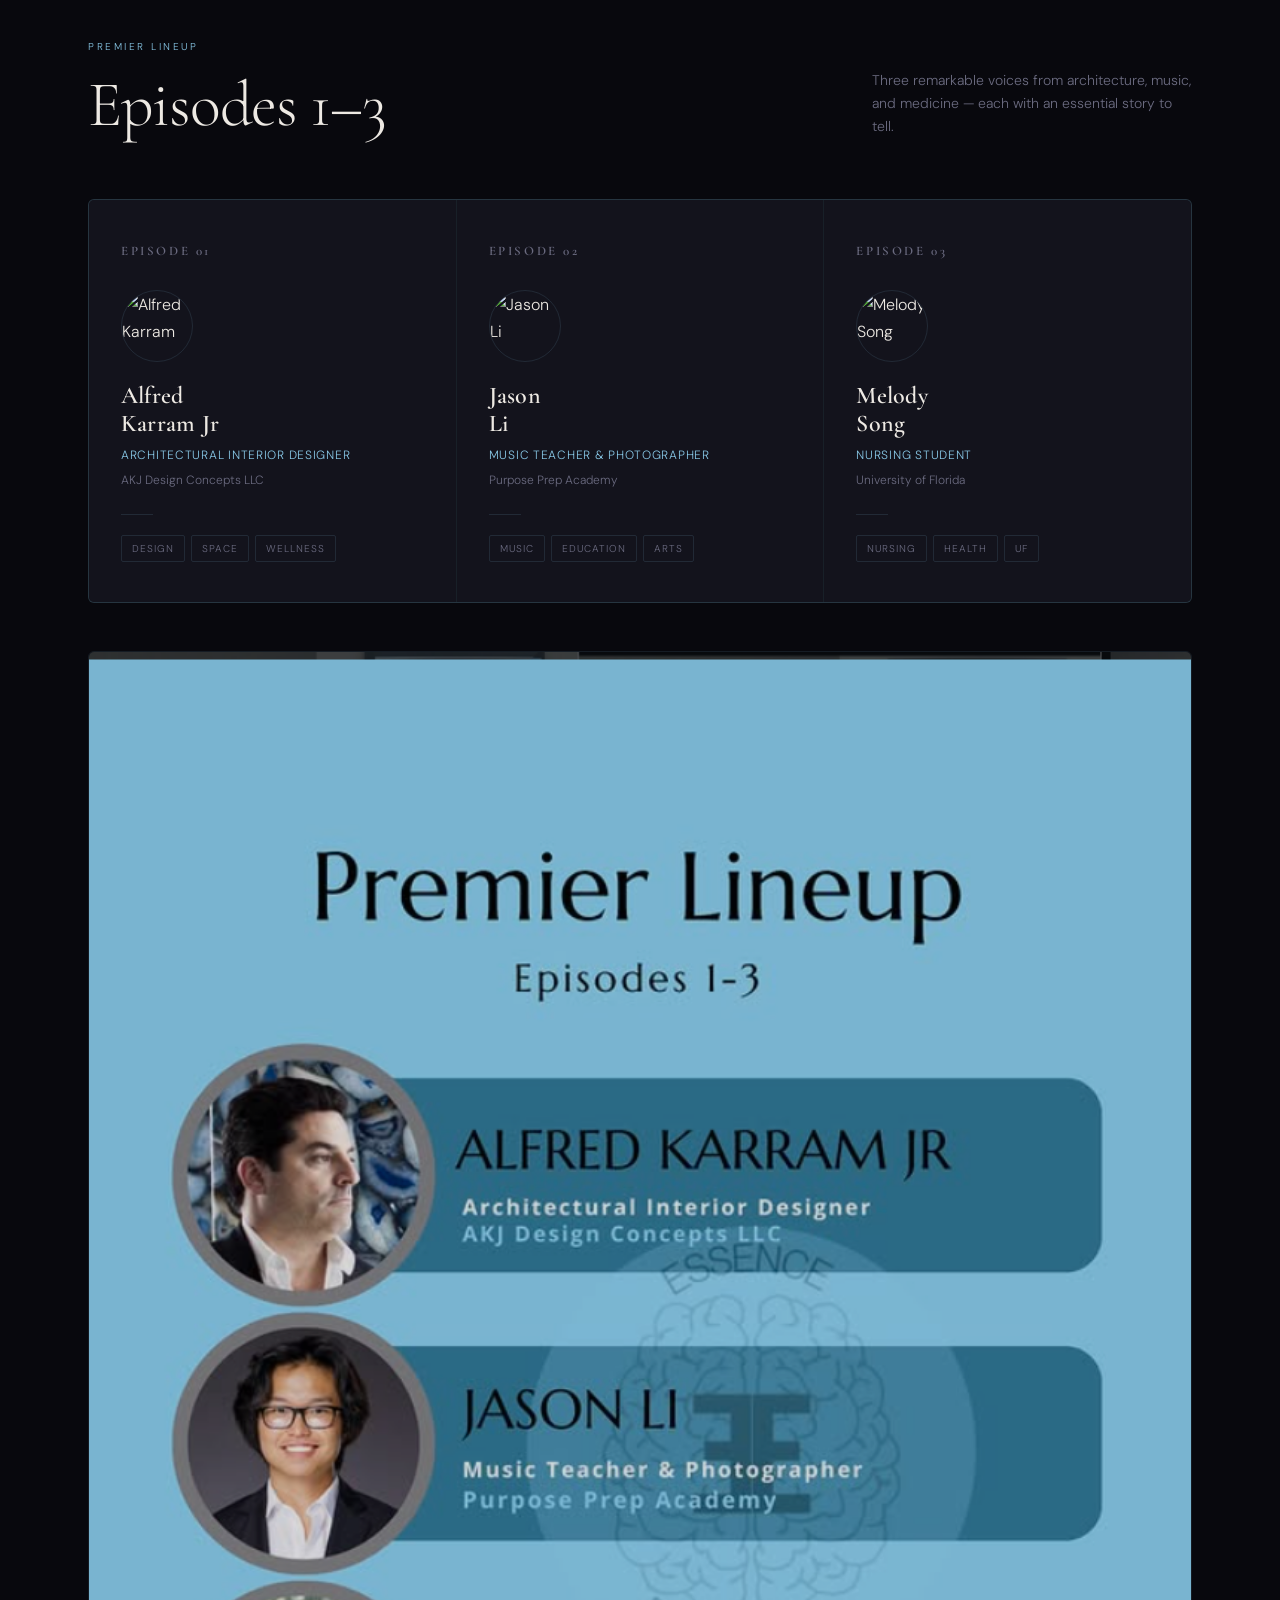
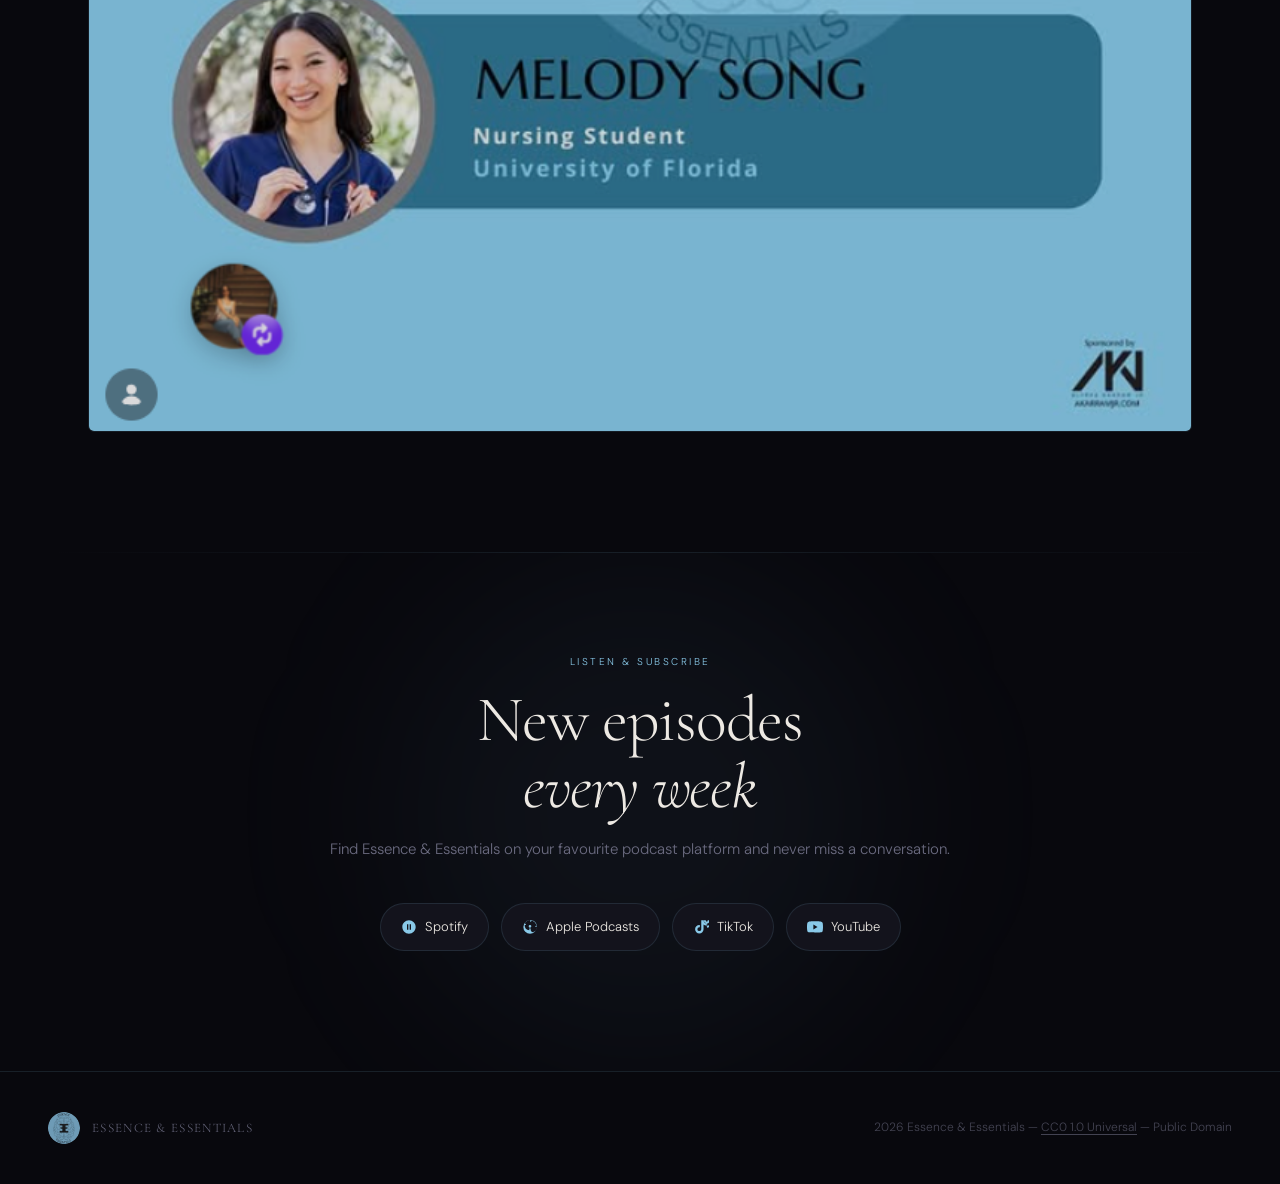
==== commit f5131d74: "fix: Footers updated with Creative Commons Licenses" ====
--- a/Demo1/index.html
+++ b/Demo1/index.html
@@ -879,7 +879,7 @@
       <img src="brandassets/logo.png" alt="Essence & Essentials" />
       <span class="footer-text">Essence &amp; Essentials</span>
     </div>
-    <span class="footer-copy">&copy; 2026 Essence &amp; Essentials. All rights reserved.</span>
+    <span class="footer-copy">2026 Essence &amp; Essentials &mdash; <a href="https://creativecommons.org/publicdomain/zero/1.0/" target="_blank" rel="noopener" style="color:inherit;text-decoration:underline;text-underline-offset:3px;">CC0 1.0 Universal</a> &mdash; Public Domain</span>
   </footer>
 
 </body>
